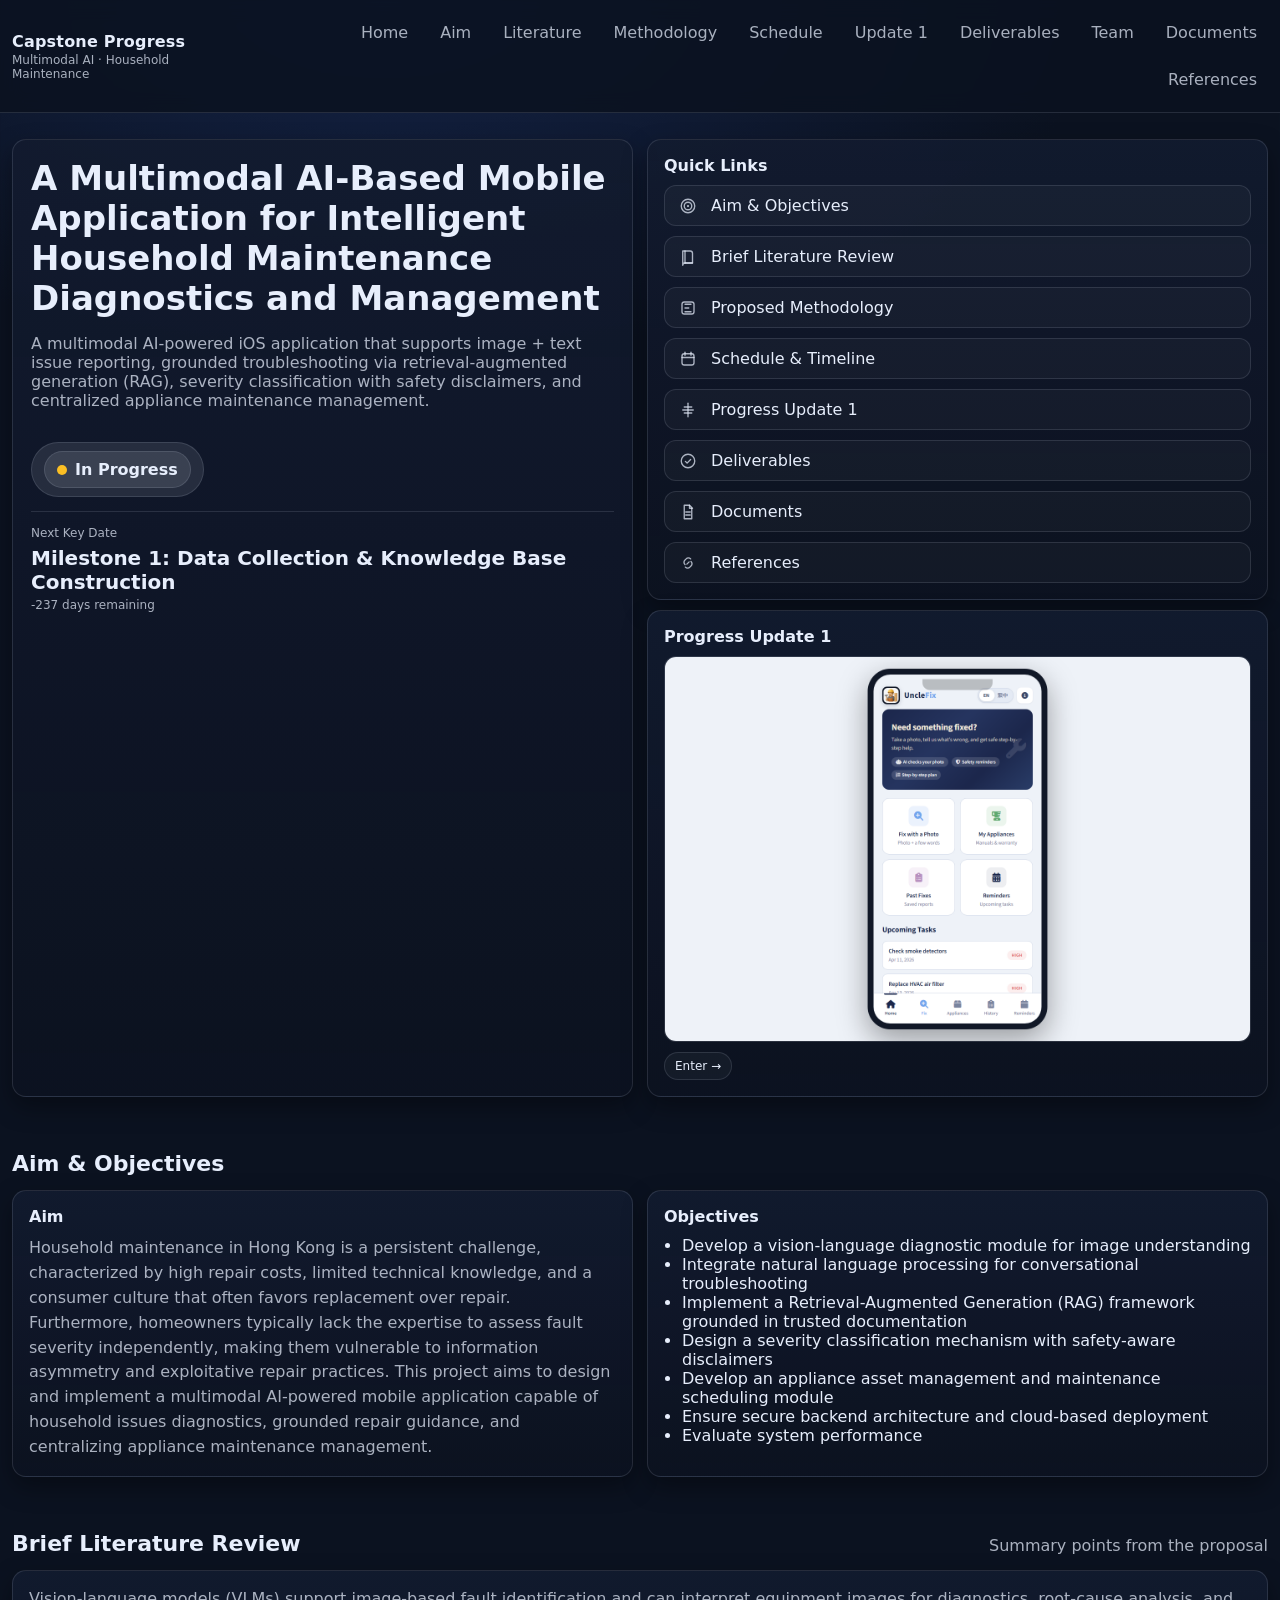
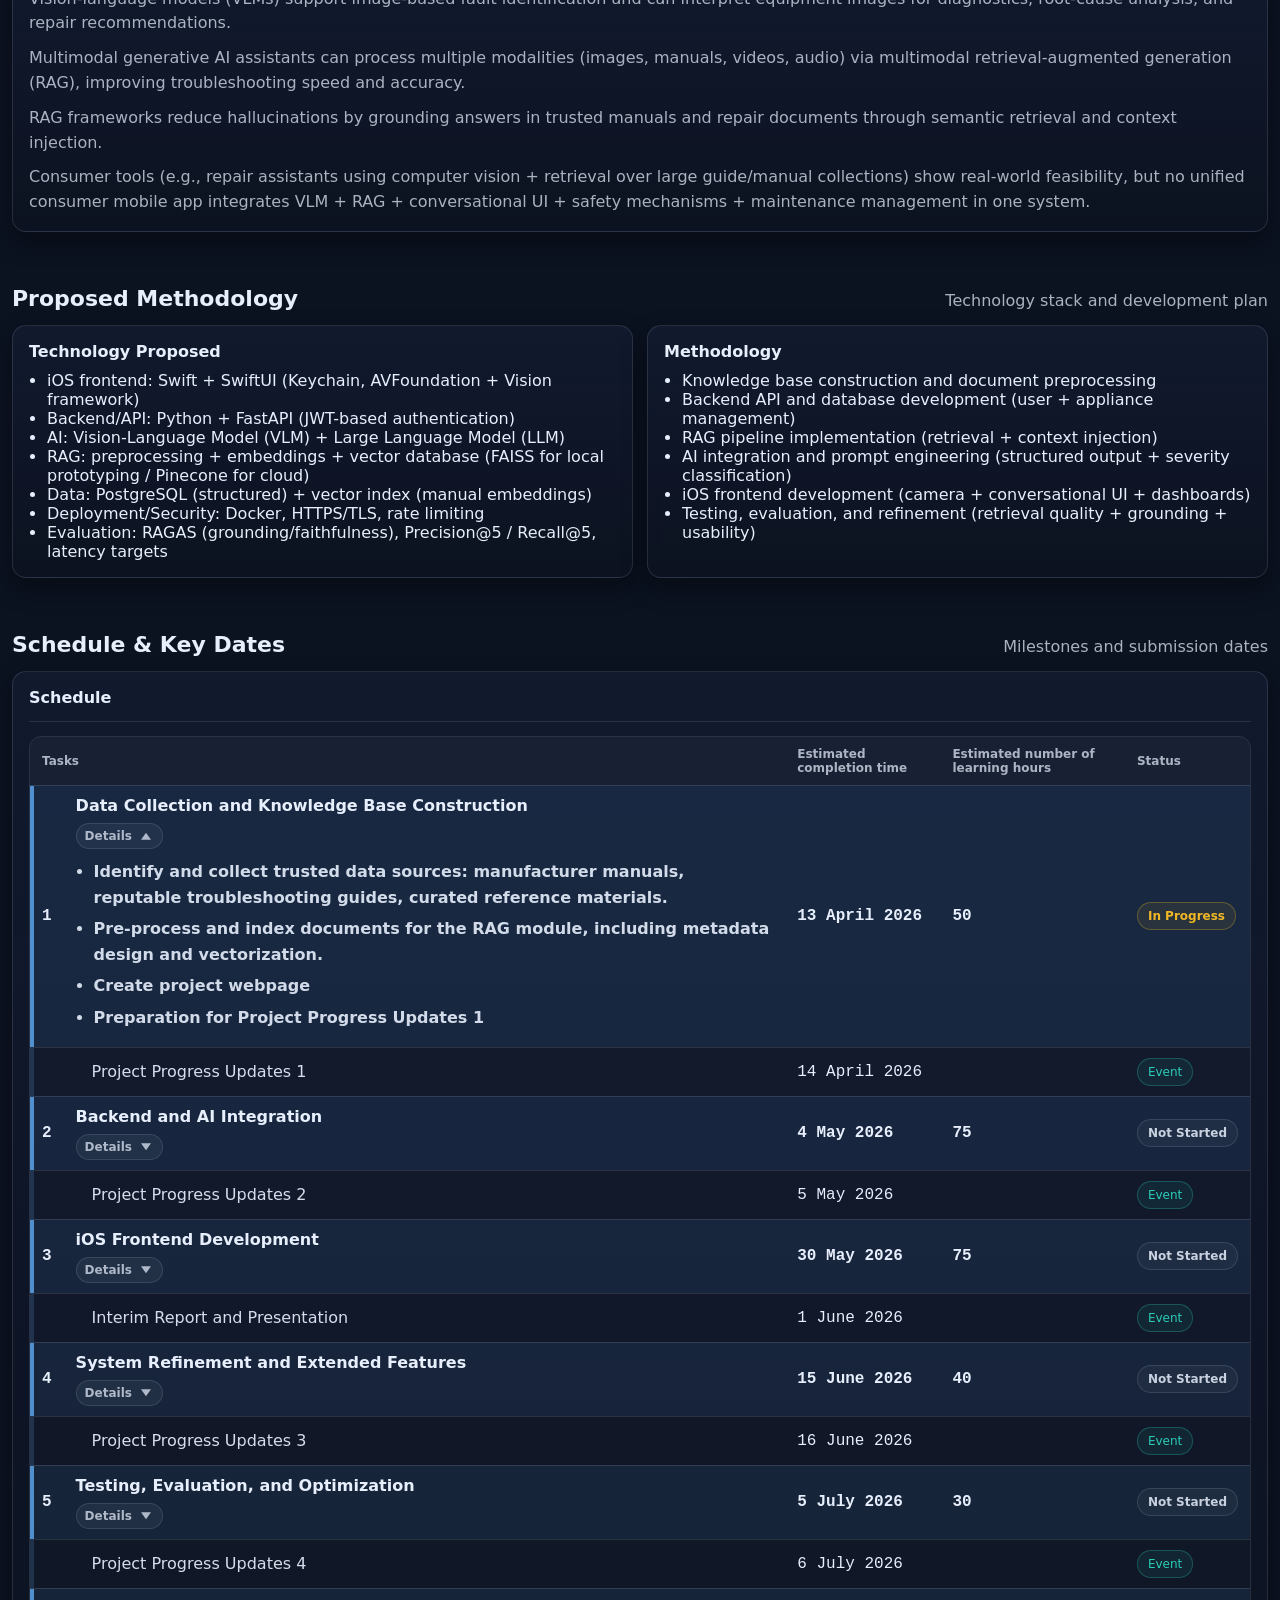
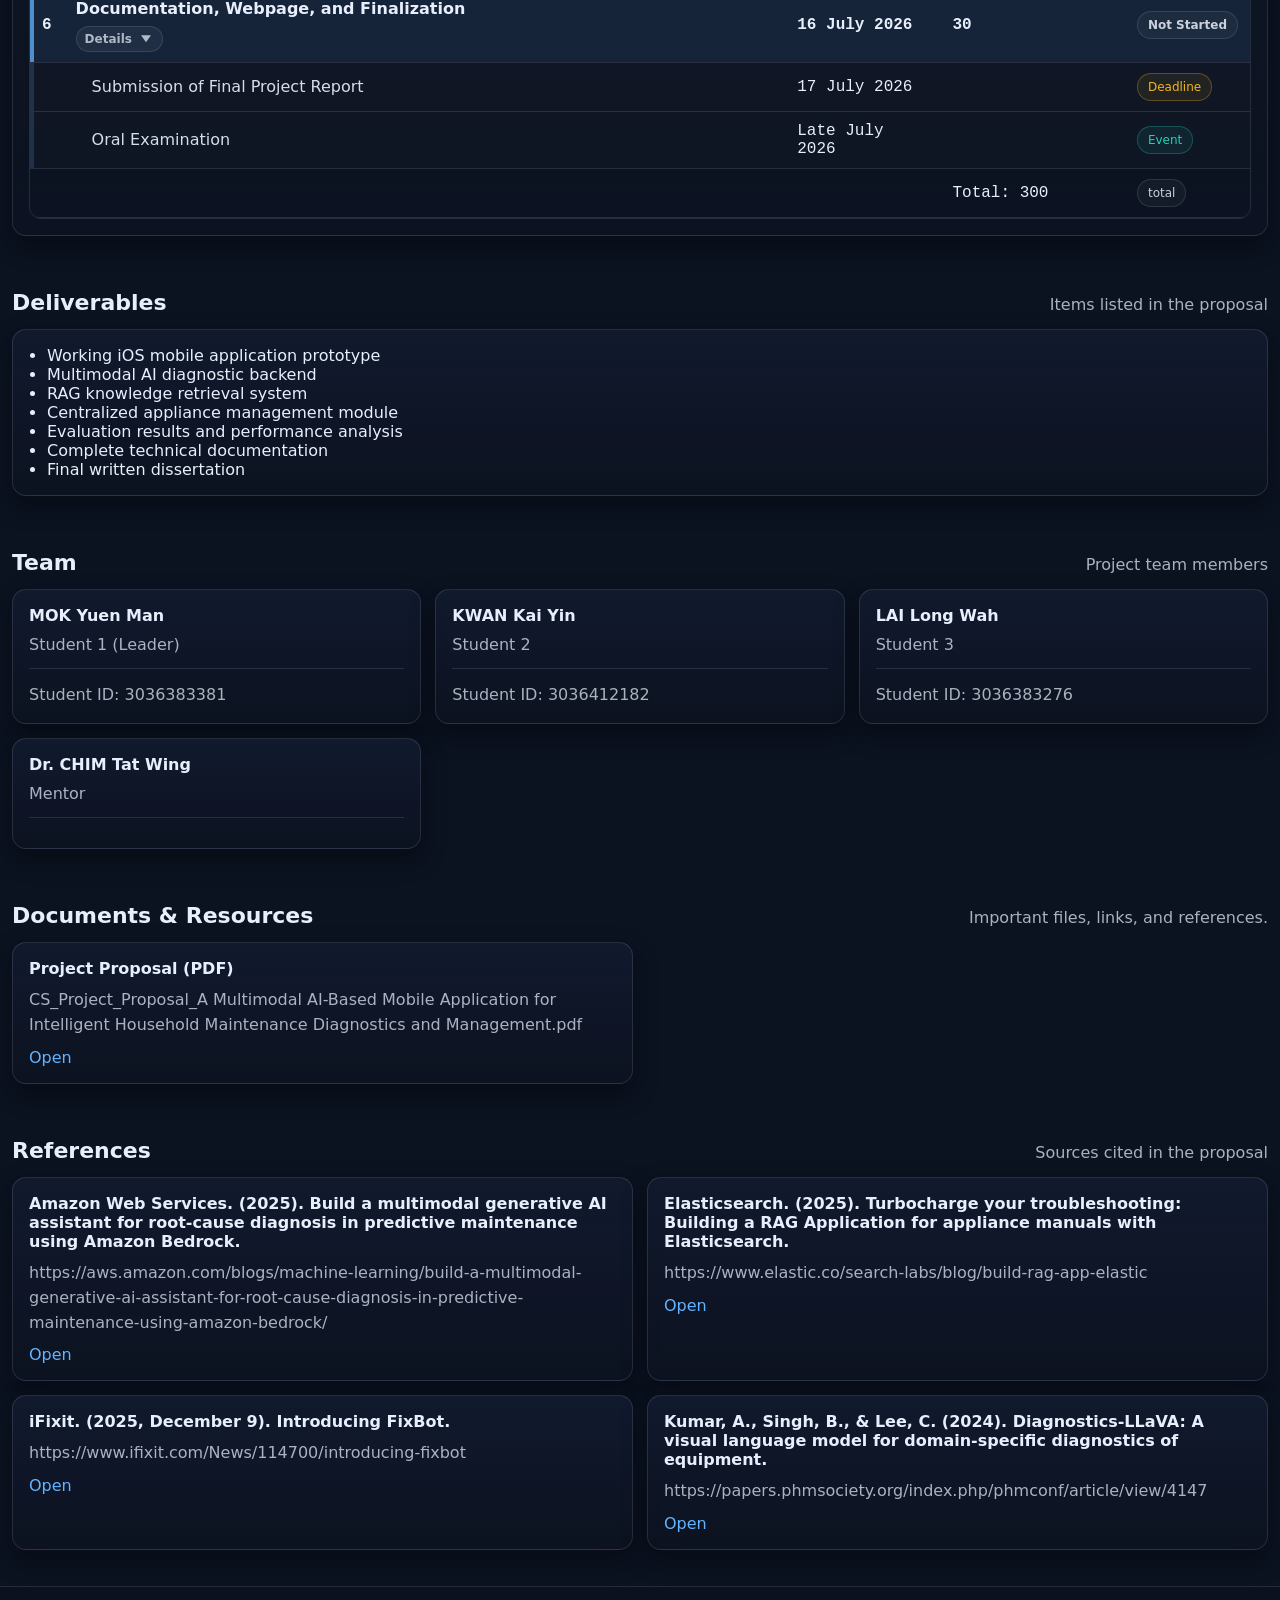
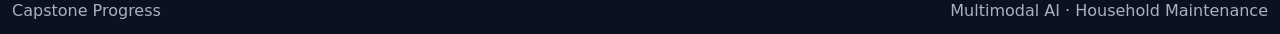
==== capstone-progress-site/index.html @ 46618afe "Add files via upload" ====
<!doctype html>
<html lang="en">
  <head>
    <meta charset="UTF-8" />
    <meta name="viewport" content="width=device-width, initial-scale=1.0" />
    <title>Capstone Progress</title>
    <link rel="stylesheet" href="./styles.css" />
  </head>
  <body>
    <header class="site-header">
      <div class="container header-inner">
        <div class="brand">
          <div class="brand-title" id="projectTitle">Capstone Progress</div>
          <div class="brand-subtitle" id="projectSubtitle">Progress update dashboard</div>
        </div>
        <nav class="nav">
          <a href="#home">Home</a>
          <a href="#aim">Aim</a>
          <a href="#literature">Literature</a>
          <a href="#methodology">Methodology</a>
          <a href="#schedule">Schedule</a>
          <a href="./pages/update-1.html">Update 1</a>
          <a href="#deliverables-section">Deliverables</a>
          <a href="#team">Team</a>
          <a href="#documents">Documents</a>
          <a href="#references">References</a>
        </nav>
      </div>
    </header>

    <main class="container">
      <section id="home" class="section">
        <div class="grid-2">
          <div class="card hero">
            <div class="hero-top">
              <div>
                <h1 class="h1" id="projectName">—</h1>
                <p class="muted" id="projectDescription">—</p>
              </div>
              <div class="status-chip" id="overallStatusChip">—</div>
            </div>
            <div class="divider"></div>
            <div class="kpi">
              <div class="kpi-label">Next Key Date</div>
              <div class="kpi-value" id="nextDeadline">—</div>
              <div class="kpi-sub" id="daysRemaining">—</div>
            </div>
          </div>

          <div class="stack">
            <div class="card">
              <div class="card-title">Quick Links</div>
              <div class="stack">
                <a class="quick-link" href="#aim"
                  ><span class="icon" aria-hidden="true"
                    ><svg viewBox="0 0 24 24">
                      <circle cx="12" cy="12" r="9"></circle>
                      <circle cx="12" cy="12" r="5"></circle>
                      <circle cx="12" cy="12" r="1.5" fill="currentColor" stroke="none"></circle></svg></span
                  ><span>Aim & Objectives</span></a
                >
                <a class="quick-link" href="#literature"
                  ><span class="icon" aria-hidden="true"
                    ><svg viewBox="0 0 24 24">
                      <path d="M5 4h10a3 3 0 0 1 3 3v13H8a3 3 0 0 0-3 3V4z"></path>
                      <path d="M8 4v16"></path>
                      <path d="M18 20H8"></path></svg></span
                  ><span>Brief Literature Review</span></a
                >
                <a class="quick-link" href="#methodology"
                  ><span class="icon" aria-hidden="true"
                    ><svg viewBox="0 0 24 24">
                      <path d="M8 7h8"></path>
                      <path d="M8 12h5"></path>
                      <path d="M8 17h8"></path>
                      <rect x="4" y="4" width="16" height="16" rx="3"></rect></svg></span
                  ><span>Proposed Methodology</span></a
                >
                <a class="quick-link" href="#schedule"
                  ><span class="icon" aria-hidden="true"
                    ><svg viewBox="0 0 24 24">
                      <rect x="4" y="5" width="16" height="15" rx="3"></rect>
                      <path d="M8 3v4"></path>
                      <path d="M16 3v4"></path>
                      <path d="M4 10h16"></path></svg></span
                  ><span>Schedule & Timeline</span></a
                >
                <a class="quick-link" href="./pages/update-1.html"
                  ><span class="icon" aria-hidden="true"
                    ><svg viewBox="0 0 24 24">
                      <path d="M12 3v18"></path>
                      <path d="M7 8h10"></path>
                      <path d="M7 16h10"></path>
                      <path d="M5 12h14"></path></svg></span
                  ><span>Progress Update 1</span></a
                >
                <a class="quick-link" href="#deliverables-section"
                  ><span class="icon" aria-hidden="true"
                    ><svg viewBox="0 0 24 24">
                      <circle cx="12" cy="12" r="9"></circle>
                      <path d="M8.5 12.5l2.3 2.3L15.5 10"></path></svg></span
                  ><span>Deliverables</span></a
                >
                <a class="quick-link" href="#documents"
                  ><span class="icon" aria-hidden="true"
                    ><svg viewBox="0 0 24 24">
                      <path d="M7 3h7l3 3v15H7z"></path>
                      <path d="M14 3v4h4"></path>
                      <path d="M9 12h6"></path>
                      <path d="M9 16h6"></path></svg></span
                  ><span>Documents</span></a
                >
                <a class="quick-link" href="#references"
                  ><span class="icon" aria-hidden="true"
                    ><svg viewBox="0 0 24 24">
                      <path d="M10.5 13.5l3-3"></path>
                      <path d="M8 14a4 4 0 0 1 0-6l1.5-1.5a4 4 0 0 1 6 0"></path>
                      <path d="M16 10a4 4 0 0 1 0 6l-1.5 1.5a4 4 0 0 1-6 0"></path></svg></span
                  ><span>References</span></a
                >
              </div>
            </div>
            <div class="card">
              <div class="card-title">Progress Update 1</div>
              <a href="./pages/update-1.html">
                <img class="media-img" id="demoFlowImg" src="./assets/screenshots/update-1/update-1-flow-1-home.png" alt="Demo flow step" />
              </a>
              <div class="media-caption">
                <a class="task-view" href="./pages/update-1.html">Enter →</a>
              </div>
            </div>
          </div>
        </div>
      </section>

      <section id="aim" class="section">
        <div class="section-head">
          <h2 class="h2">Aim & Objectives</h2>
        </div>
        <div class="grid-2">
          <div class="card">
            <div class="card-title">Aim</div>
            <p id="aimText" class="body">—</p>
          </div>
          <div class="card">
            <div class="card-title">Objectives</div>
            <ul id="objectives" class="list"></ul>
          </div>
        </div>
      </section>

      <section id="literature" class="section">
        <div class="section-head">
          <h2 class="h2">Brief Literature Review</h2>
          <div class="muted">Summary points from the proposal</div>
        </div>
        <div class="card">
          <div id="literatureReview" class="stack"></div>
        </div>
      </section>

      <section id="methodology" class="section">
        <div class="section-head">
          <h2 class="h2">Proposed Methodology</h2>
          <div class="muted">Technology stack and development plan</div>
        </div>
        <div class="grid-2">
          <div class="card">
            <div class="card-title">Technology Proposed</div>
            <ul id="technology" class="list"></ul>
          </div>
          <div class="card">
            <div class="card-title">Methodology</div>
            <ul id="methodologyList" class="list"></ul>
          </div>
        </div>
      </section>

      <section id="schedule" class="section">
        <div class="section-head">
          <h2 class="h2">Schedule & Key Dates</h2>
          <div class="muted">Milestones and submission dates</div>
        </div>
        <div class="card">
          <div class="card-title">Schedule</div>
          <div class="divider"></div>
          <div class="table" id="scheduleTable"></div>
        </div>
      </section>

      <section id="deliverables-section" class="section">
        <div class="section-head">
          <h2 class="h2">Deliverables</h2>
          <div class="muted">Items listed in the proposal</div>
        </div>
        <div class="card">
          <ul id="deliverables" class="list"></ul>
        </div>
      </section>

      <section id="team" class="section">
        <div class="section-head">
          <h2 class="h2">Team</h2>
          <div class="muted">Project team members</div>
        </div>
        <div class="grid-3" id="teamGrid"></div>
      </section>

      <section id="documents" class="section">
        <div class="section-head">
          <h2 class="h2">Documents & Resources</h2>
          <div class="muted">Important files, links, and references.</div>
        </div>
        <div class="grid-2" id="documentsGrid"></div>
      </section>

      <section id="references" class="section">
        <div class="section-head">
          <h2 class="h2">References</h2>
          <div class="muted">Sources cited in the proposal</div>
        </div>
        <div class="grid-2" id="referencesGrid"></div>
      </section>
    </main>

    <footer class="site-footer">
      <div class="container footer-inner">
        <div class="muted" id="footerLeft">—</div>
        <div class="muted" id="footerRight">—</div>
      </div>
    </footer>

    <dialog class="modal" id="modal">
      <div class="modal-head">
        <div class="modal-title" id="modalTitle">—</div>
        <button class="modal-close" type="button" id="modalClose">Close</button>
      </div>
      <div class="modal-body body" id="modalBody">—</div>
    </dialog>

    <script src="./app.js"></script>
  </body>
</html>
---- capstone-progress-site/styles.css ----
:root {
  --bg: #0b1220;
  --panel: #121b2f;
  --panel-2: #0f1730;
  --text: #e7eefc;
  --muted: rgba(231, 238, 252, 0.72);
  --border: rgba(231, 238, 252, 0.12);
  --shadow: rgba(0, 0, 0, 0.35);
  --accent: #63b3ff;
  --good: #2dd4bf;
  --warn: #fbbf24;
  --bad: #fb7185;
  --chip: rgba(231, 238, 252, 0.1);
  --mono: ui-monospace, SFMono-Regular, Menlo, Monaco, Consolas, "Liberation Mono",
    "Courier New", monospace;
  --sans: ui-sans-serif, system-ui, -apple-system, Segoe UI, Roboto, Arial, "Noto Sans",
    "Liberation Sans", sans-serif;
  --radius: 14px;
}

* {
  box-sizing: border-box;
}

html,
body {
  margin: 0;
  padding: 0;
  background: radial-gradient(1200px 600px at 30% 0%, #142347 0%, var(--bg) 60%),
    linear-gradient(180deg, #0a1020 0%, var(--bg) 100%);
  color: var(--text);
  font-family: var(--sans);
}

@media (prefers-reduced-motion: no-preference) {
  body {
    animation: pageFadeIn 420ms ease-out both;
  }
}

@keyframes pageFadeIn {
  from {
    opacity: 0;
    transform: translateY(6px);
  }
  to {
    opacity: 1;
    transform: translateY(0);
  }
}

a {
  color: inherit;
  text-decoration: none;
}

.container {
  width: min(1280px, calc(100% - 24px));
  margin: 0 auto;
}

.site-header {
  position: sticky;
  top: 0;
  z-index: 10;
  background: rgba(11, 18, 32, 0.86);
  backdrop-filter: blur(10px);
  border-bottom: 1px solid var(--border);
}

.header-inner {
  display: flex;
  align-items: center;
  justify-content: space-between;
  gap: 16px;
  padding: 14px 0;
}

.brand-title {
  font-weight: 700;
  letter-spacing: 0.2px;
}

.brand-subtitle {
  color: var(--muted);
  font-size: 12px;
  margin-top: 2px;
}

.nav {
  display: flex;
  gap: 10px;
  flex-wrap: wrap;
  justify-content: flex-end;
}

.nav a {
  padding: 8px 10px;
  border-radius: 10px;
  color: var(--muted);
  border: 1px solid transparent;
  transition: background 160ms ease, border-color 160ms ease, color 160ms ease;
}

.nav a:hover {
  color: var(--text);
  border-color: var(--border);
  background: rgba(231, 238, 252, 0.04);
}

.section {
  padding: 26px 0 18px;
}

.section-head {
  margin: 10px 0 14px;
  display: flex;
  align-items: baseline;
  justify-content: space-between;
  gap: 14px;
  flex-wrap: wrap;
}

.h1 {
  margin: 0 0 10px;
  font-size: 34px;
}

.h2 {
  margin: 0;
  font-size: 22px;
}

.muted {
  color: var(--muted);
}

.card {
  background: linear-gradient(180deg, rgba(18, 27, 47, 0.92), rgba(12, 18, 32, 0.88));
  border: 1px solid var(--border);
  border-radius: var(--radius);
  box-shadow: 0 10px 24px var(--shadow);
  padding: 16px;
}

@media (prefers-reduced-motion: no-preference) {
  .card {
    transition: transform 160ms ease, border-color 160ms ease, background 160ms ease;
  }
  .card:hover {
    transform: translateY(-2px);
    border-color: rgba(99, 179, 255, 0.28);
    background: linear-gradient(180deg, rgba(20, 31, 56, 0.92), rgba(12, 18, 32, 0.88));
  }
}

.hero {
  padding: 18px;
}

.hero-top {
  display: flex;
  justify-content: space-between;
  align-items: flex-start;
  gap: 16px;
  flex-wrap: wrap;
}

.card-title {
  font-weight: 700;
  margin-bottom: 10px;
}

.divider {
  height: 1px;
  background: var(--border);
  margin: 14px 0;
}

.grid-2 {
  display: grid;
  grid-template-columns: 1fr;
  gap: 14px;
}

.grid-3 {
  display: grid;
  grid-template-columns: 1fr;
  gap: 14px;
}

@media (min-width: 980px) {
  .grid-2 {
    grid-template-columns: 1fr 1fr;
  }

  #about.grid-2 {
    grid-template-columns: 1fr 1fr;
  }

  .grid-3 {
    grid-template-columns: repeat(3, 1fr);
  }
}

.kpi-row {
  margin-top: 14px;
  display: grid;
  gap: 12px;
  grid-template-columns: 1fr;
}

@media (min-width: 980px) {
  .kpi-row {
    grid-template-columns: 1.2fr 1fr 1fr;
  }
}

.kpi-label {
  color: var(--muted);
  font-size: 12px;
  margin-bottom: 6px;
}

.kpi-value {
  font-size: 20px;
  font-weight: 700;
}

.kpi-sub {
  color: var(--muted);
  font-size: 12px;
  margin-top: 4px;
}

.progress {
  width: 100%;
  height: 10px;
  background: rgba(231, 238, 252, 0.08);
  border: 1px solid var(--border);
  border-radius: 999px;
  overflow: hidden;
  margin-top: 8px;
}

.progress-bar {
  height: 100%;
  background: linear-gradient(90deg, var(--accent) 0%, #8dd5ff 100%);
  width: 0%;
}

.status-chip {
  display: inline-flex;
  align-items: center;
  gap: 8px;
  padding: 8px 12px;
  border-radius: 999px;
  border: 1px solid var(--border);
  background: var(--chip);
  font-weight: 650;
  white-space: nowrap;
}

.status-dot {
  width: 10px;
  height: 10px;
  border-radius: 999px;
  background: var(--accent);
}

.status-dot.good {
  background: var(--good);
}
.status-dot.warn {
  background: var(--warn);
}
.status-dot.bad {
  background: var(--bad);
}

.summary-grid {
  display: grid;
  grid-template-columns: repeat(2, 1fr);
  gap: 12px;
}

.summary-item {
  padding: 12px;
  border-radius: 12px;
  border: 1px solid var(--border);
  background: rgba(231, 238, 252, 0.03);
}

.summary-label {
  color: var(--muted);
  font-size: 12px;
}

.summary-value {
  font-size: 18px;
  font-weight: 750;
  margin-top: 6px;
}

.stack {
  display: flex;
  flex-direction: column;
  gap: 10px;
}

.update-card {
  padding: 12px;
  border-radius: 12px;
  border: 1px solid var(--border);
  background: rgba(231, 238, 252, 0.03);
}

.update-top {
  display: flex;
  justify-content: space-between;
  align-items: baseline;
  gap: 12px;
  flex-wrap: wrap;
}

.update-date {
  font-family: var(--mono);
  font-size: 12px;
  color: var(--muted);
}

.tag-row {
  display: flex;
  gap: 8px;
  flex-wrap: wrap;
  margin-top: 8px;
}

.tag {
  font-size: 12px;
  padding: 4px 8px;
  border-radius: 999px;
  border: 1px solid var(--border);
  background: rgba(231, 238, 252, 0.05);
  color: var(--muted);
}

.tag-expand {
  cursor: pointer;
  user-select: none;
}

.tag-expand-icon {
  display: inline-block;
  width: 16px;
  height: 16px;
  margin-left: 6px;
  position: relative;
}

.tag-expand-icon::before {
  content: "";
  position: absolute;
  left: 50%;
  top: 50%;
  width: 0;
  height: 0;
  transform: translate(-50%, -55%);
  border-left: 5px solid transparent;
  border-right: 5px solid transparent;
  border-top: 7px solid rgba(231, 238, 252, 0.72);
}

.table-details[open] .tag-expand-icon::before {
  transform: translate(-50%, -45%) rotate(180deg);
}

.table-details {
  margin-top: 8px;
}

.table-details summary {
  list-style: none;
  display: inline-flex;
  align-items: center;
}

.table-details summary::-webkit-details-marker {
  display: none;
}

.table-details-body {
  margin-top: 10px;
  color: rgba(231, 238, 252, 0.9);
  line-height: 1.6;
}

.table-details-list {
  margin: 0 0 0 18px;
  padding: 0;
}

.table-details-list li {
  margin: 6px 0;
}

.button-link {
  display: inline-block;
  margin-top: 10px;
  color: var(--accent);
}

.quick-link {
  display: flex;
  align-items: center;
  justify-content: flex-start;
  gap: 12px;
  padding: 10px 12px;
  border-radius: 12px;
  border: 1px solid var(--border);
  background: rgba(231, 238, 252, 0.03);
  color: var(--text);
  transition: transform 160ms ease, background 160ms ease, border-color 160ms ease;
}

.icon {
  width: 22px;
  display: inline-flex;
  align-items: center;
  justify-content: center;
  color: rgba(231, 238, 252, 0.72);
}

.icon svg {
  width: 18px;
  height: 18px;
  display: block;
  stroke: currentColor;
  fill: none;
  stroke-width: 1.8;
  stroke-linecap: round;
  stroke-linejoin: round;
}

.quick-link:hover {
  background: rgba(231, 238, 252, 0.07);
  border-color: rgba(99, 179, 255, 0.22);
  transform: translateY(-1px);
}

.quick-link:hover .icon {
  color: rgba(99, 179, 255, 0.95);
}

.contact-grid {
  display: grid;
  grid-template-columns: 1fr;
  gap: 10px;
}

@media (min-width: 980px) {
  .contact-grid {
    grid-template-columns: 1fr 1fr;
  }
}

.sort-button {
  appearance: none;
  border: 1px solid transparent;
  background: transparent;
  color: var(--muted);
  font: inherit;
  padding: 0;
  cursor: pointer;
}

.sort-button[data-active="true"] {
  color: var(--text);
}

.sort-button:hover {
  color: var(--text);
}

.task-view {
  display: inline-flex;
  align-items: center;
  justify-content: center;
  border-radius: 999px;
  border: 1px solid var(--border);
  background: rgba(231, 238, 252, 0.04);
  color: var(--text);
  padding: 6px 10px;
  font-size: 12px;
  width: fit-content;
}

.task-view:hover {
  background: rgba(231, 238, 252, 0.08);
}

.modal {
  width: min(860px, calc(100% - 24px));
  border: 1px solid var(--border);
  border-radius: 14px;
  background: rgba(11, 18, 32, 0.98);
  color: var(--text);
  box-shadow: 0 24px 60px rgba(0, 0, 0, 0.6);
  padding: 14px;
}

@media (prefers-reduced-motion: no-preference) {
  .modal[open] {
    animation: modalIn 180ms ease-out both;
  }
}

@keyframes modalIn {
  from {
    opacity: 0;
    transform: translateY(8px) scale(0.98);
  }
  to {
    opacity: 1;
    transform: translateY(0) scale(1);
  }
}

.modal::backdrop {
  background: rgba(0, 0, 0, 0.6);
}

.modal-head {
  display: flex;
  justify-content: space-between;
  gap: 12px;
  align-items: center;
  padding-bottom: 10px;
  border-bottom: 1px solid var(--border);
  margin-bottom: 10px;
}

.modal-title {
  font-weight: 750;
}

.modal-close {
  border-radius: 12px;
  border: 1px solid var(--border);
  background: rgba(231, 238, 252, 0.04);
  color: var(--text);
  padding: 8px 10px;
}

.modal-close:hover {
  background: rgba(231, 238, 252, 0.08);
}

.modal-body {
  display: grid;
  gap: 12px;
}

.modal-sections {
  display: grid;
  gap: 12px;
}

.modal-intro {
  color: rgba(231, 238, 252, 0.92);
  font-weight: 650;
  line-height: 1.45;
}

.modal-kv {
  border: 1px solid var(--border);
  border-radius: 12px;
  background: rgba(231, 238, 252, 0.03);
  padding: 10px 12px;
  display: grid;
  gap: 8px;
}

.kv-row {
  display: grid;
  grid-template-columns: 140px 1fr;
  gap: 12px;
  align-items: baseline;
}

@media (max-width: 520px) {
  .kv-row {
    grid-template-columns: 1fr;
    gap: 6px;
  }
}

.kv-key {
  color: var(--muted);
  font-size: 12px;
}

.kv-val {
  color: rgba(231, 238, 252, 0.92);
  font-family: var(--mono);
}

.modal-section-title {
  font-weight: 700;
  margin-bottom: 6px;
}

.modal-pre {
  white-space: pre-wrap;
  color: var(--muted);
  line-height: 1.55;
}

.list {
  margin: 0;
  padding-left: 18px;
}

.body {
  margin: 0;
  line-height: 1.55;
  color: var(--muted);
}

.toolbar {
  display: flex;
  gap: 12px;
  flex-wrap: wrap;
  margin: 10px 0 14px;
}

.toolbar-group {
  display: grid;
  gap: 6px;
}

.field-label {
  font-size: 12px;
  color: var(--muted);
}

.input,
.select {
  border-radius: 12px;
  border: 1px solid var(--border);
  background: rgba(231, 238, 252, 0.04);
  color: var(--text);
  padding: 10px 12px;
  outline: none;
  min-width: 210px;
}

.input::placeholder {
  color: rgba(231, 238, 252, 0.45);
}

.milestone-card {
  display: flex;
  flex-direction: column;
  gap: 10px;
}

.milestone-title-row {
  display: flex;
  justify-content: space-between;
  gap: 10px;
  flex-wrap: wrap;
}

.badge {
  display: inline-flex;
  align-items: center;
  gap: 8px;
  border-radius: 999px;
  padding: 6px 10px;
  border: 1px solid var(--border);
  background: rgba(231, 238, 252, 0.04);
  font-size: 12px;
  color: var(--muted);
  white-space: nowrap;
}

.badge.good {
  color: rgba(45, 212, 191, 0.95);
  border-color: rgba(45, 212, 191, 0.28);
  background: rgba(45, 212, 191, 0.08);
}
.badge.warn {
  color: rgba(251, 191, 36, 0.95);
  border-color: rgba(251, 191, 36, 0.28);
  background: rgba(251, 191, 36, 0.08);
}
.badge.bad {
  color: rgba(251, 113, 133, 0.95);
  border-color: rgba(251, 113, 133, 0.28);
  background: rgba(251, 113, 133, 0.08);
}
.badge.neutral {
  color: rgba(231, 238, 252, 0.85);
}

.milestone-meta {
  display: grid;
  grid-template-columns: 1fr 1fr;
  gap: 10px;
}

.meta-item {
  border: 1px solid var(--border);
  background: rgba(231, 238, 252, 0.02);
  border-radius: 12px;
  padding: 10px;
}

.meta-label {
  font-size: 12px;
  color: var(--muted);
}

.meta-value {
  font-family: var(--mono);
  margin-top: 6px;
}

.milestone-notes {
  color: var(--muted);
  line-height: 1.5;
}

.timeline {
  width: 100%;
  overflow: auto;
  border-radius: 12px;
  border: 1px solid var(--border);
}

.timeline table {
  width: 100%;
  border-collapse: collapse;
  min-width: 820px;
}

.timeline th,
.timeline td {
  border-bottom: 1px solid var(--border);
  padding: 10px 12px;
  text-align: left;
  vertical-align: middle;
}

.timeline th {
  background: rgba(231, 238, 252, 0.03);
  color: var(--muted);
  font-size: 12px;
}

.timeline .bar {
  height: 10px;
  border-radius: 999px;
  border: 1px solid var(--border);
  background: rgba(231, 238, 252, 0.05);
  overflow: hidden;
}

.timeline .bar > div {
  height: 100%;
  width: 0%;
  background: linear-gradient(90deg, rgba(99, 179, 255, 0.9) 0%, rgba(141, 213, 255, 0.95) 100%);
}

.timeline-head {
  display: flex;
  align-items: flex-end;
  justify-content: space-between;
  gap: 12px;
  flex-wrap: wrap;
  margin-bottom: 12px;
}

.key-dates {
  display: grid;
  grid-template-columns: 1fr;
  gap: 10px;
  margin-bottom: 12px;
}

@media (min-width: 880px) {
  .key-dates {
    grid-template-columns: 1fr 1fr;
  }
}

.key-date {
  appearance: none;
  text-align: left;
  cursor: pointer;
  border: 1px solid var(--border);
  background: rgba(231, 238, 252, 0.03);
  color: var(--text);
  border-radius: 12px;
  padding: 10px 12px;
  display: flex;
  justify-content: space-between;
  gap: 12px;
  align-items: baseline;
}

.key-date:hover {
  background: rgba(231, 238, 252, 0.07);
}

.key-date:focus-visible {
  outline: 2px solid rgba(99, 179, 255, 0.55);
  outline-offset: 2px;
}

.key-date-title {
  font-weight: 650;
  color: var(--text);
}

.key-date-meta {
  color: var(--muted);
  font-size: 12px;
  white-space: nowrap;
}

.timeline-controls {
  display: flex;
  justify-content: space-between;
  gap: 12px;
  align-items: flex-end;
  flex-wrap: wrap;
  margin-bottom: 10px;
}

.controls-row {
  display: flex;
  gap: 14px;
  align-items: center;
  flex-wrap: wrap;
}

.control {
  display: inline-flex;
  gap: 10px;
  align-items: center;
}

.control input[type="range"] {
  width: 180px;
}

.timeline-scroll {
  border: 1px solid var(--border);
  border-radius: 12px;
  background: rgba(231, 238, 252, 0.02);
  overflow: auto;
}

.timeline-svg {
  display: block;
  width: auto;
}

.schedule-overview {
  display: grid;
  gap: 10px;
}

.overview-row {
  display: grid;
  grid-template-columns: 34px 1fr;
  gap: 12px;
  padding: 10px 12px;
  border: 1px solid var(--border);
  border-radius: 12px;
  background: rgba(231, 238, 252, 0.02);
  cursor: pointer;
}

.overview-row:hover {
  background: rgba(231, 238, 252, 0.05);
}

.overview-row-selected {
  border-color: rgba(99, 179, 255, 0.3);
  background: rgba(99, 179, 255, 0.06);
}

.overview-no {
  font-family: var(--mono);
  color: var(--muted);
  font-size: 12px;
  padding-top: 2px;
}

.overview-main {
  display: grid;
  gap: 8px;
}

.overview-title {
  color: var(--text);
  font-weight: 650;
  line-height: 1.25;
}

.overview-meta {
  color: var(--muted);
  font-size: 12px;
  display: flex;
  gap: 10px;
  flex-wrap: wrap;
}

.overview-track {
  position: relative;
  height: 12px;
  border-radius: 999px;
  border: 1px solid var(--border);
  background: rgba(231, 238, 252, 0.03);
  overflow: hidden;
}

.overview-bar {
  position: absolute;
  top: 0;
  bottom: 0;
  border-radius: 999px;
  background: rgba(99, 179, 255, 0.28);
  border: 1px solid rgba(99, 179, 255, 0.55);
}

.overview-marker {
  position: absolute;
  top: -2px;
  bottom: -2px;
  width: 2px;
  border-radius: 2px;
  background: rgba(45, 212, 191, 0.9);
}

.overview-marker.deadline {
  background: rgba(251, 191, 36, 0.95);
}

.overview-marker.event {
  background: rgba(45, 212, 191, 0.95);
}

.overview-marker.milestone {
  background: rgba(99, 179, 255, 0.95);
}

.timeline-legend {
  display: flex;
  gap: 14px;
  flex-wrap: wrap;
  margin-top: 10px;
}

.row-selected td {
  background: rgba(99, 179, 255, 0.08);
}

.row-selected td:first-child {
  box-shadow: inset 3px 0 0 rgba(99, 179, 255, 0.75);
}

.schedule-group td {
  background: rgba(231, 238, 252, 0.03);
  font-weight: 650;
}

.schedule-milestone-root td {
  background: rgba(99, 179, 255, 0.1);
}

.schedule-root td:first-child {
  box-shadow: inset 4px 0 0 rgba(231, 238, 252, 0.2);
}

.schedule-milestone-root td:first-child {
  box-shadow: inset 4px 0 0 rgba(99, 179, 255, 0.75);
}

.schedule-other-root td {
  background: rgba(231, 238, 252, 0.02);
}

.schedule-other-root td:first-child {
  box-shadow: inset 4px 0 0 rgba(231, 238, 252, 0.18);
}

.schedule-child td {
  background: rgba(231, 238, 252, 0.01);
}

.schedule-child td:first-child {
  box-shadow: inset 4px 0 0 rgba(99, 179, 255, 0.18);
}

.child-title {
  display: inline-block;
  padding-left: 16px;
  color: rgba(231, 238, 252, 0.92);
}

.legend-item {
  display: inline-flex;
  align-items: center;
  gap: 8px;
}

.legend-swatch {
  width: 12px;
  height: 12px;
  border-radius: 3px;
  border: 1px solid var(--border);
  background: rgba(231, 238, 252, 0.06);
}

.legend-swatch.milestone {
  background: rgba(99, 179, 255, 0.35);
  border-color: rgba(99, 179, 255, 0.55);
}

.legend-swatch.deadline {
  background: rgba(251, 191, 36, 0.35);
  border-color: rgba(251, 191, 36, 0.55);
}

.legend-swatch.event {
  background: rgba(45, 212, 191, 0.35);
  border-color: rgba(45, 212, 191, 0.55);
}

.expand-block {
  display: grid;
  gap: 10px;
}

.details {
  border: 1px solid var(--border);
  border-radius: 12px;
  background: rgba(231, 238, 252, 0.02);
  padding: 10px 12px;
}

.details summary {
  cursor: pointer;
  color: var(--accent);
  font-weight: 650;
}

.details-body {
  margin-top: 10px;
}

.table {
  width: 100%;
  overflow: auto;
  border-radius: 12px;
  border: 1px solid var(--border);
}

.table table {
  width: 100%;
  border-collapse: collapse;
  min-width: 900px;
}

.table th,
.table td {
  padding: 10px 12px;
  border-bottom: 1px solid var(--border);
  text-align: left;
}

.table th {
  background: rgba(231, 238, 252, 0.03);
  color: var(--muted);
  font-size: 12px;
}

.mono {
  font-family: var(--mono);
}

.site-footer {
  margin-top: 18px;
  border-top: 1px solid var(--border);
  background: rgba(11, 18, 32, 0.65);
}

.footer-inner {
  padding: 14px 0;
  display: flex;
  justify-content: space-between;
  gap: 12px;
  flex-wrap: wrap;
}

.media-img {
  width: 100%;
  height: auto;
  display: block;
  border-radius: 12px;
  border: 1px solid var(--border);
  background: rgba(231, 238, 252, 0.02);
}

.media-caption {
  margin-top: 10px;
  font-size: 12px;
  color: var(--muted);
}

.demo-flow-caption {
  display: flex;
  align-items: center;
  justify-content: space-between;
  gap: 10px;
}

.demo-flow-controls {
  margin-top: 10px;
  display: flex;
  gap: 10px;
}
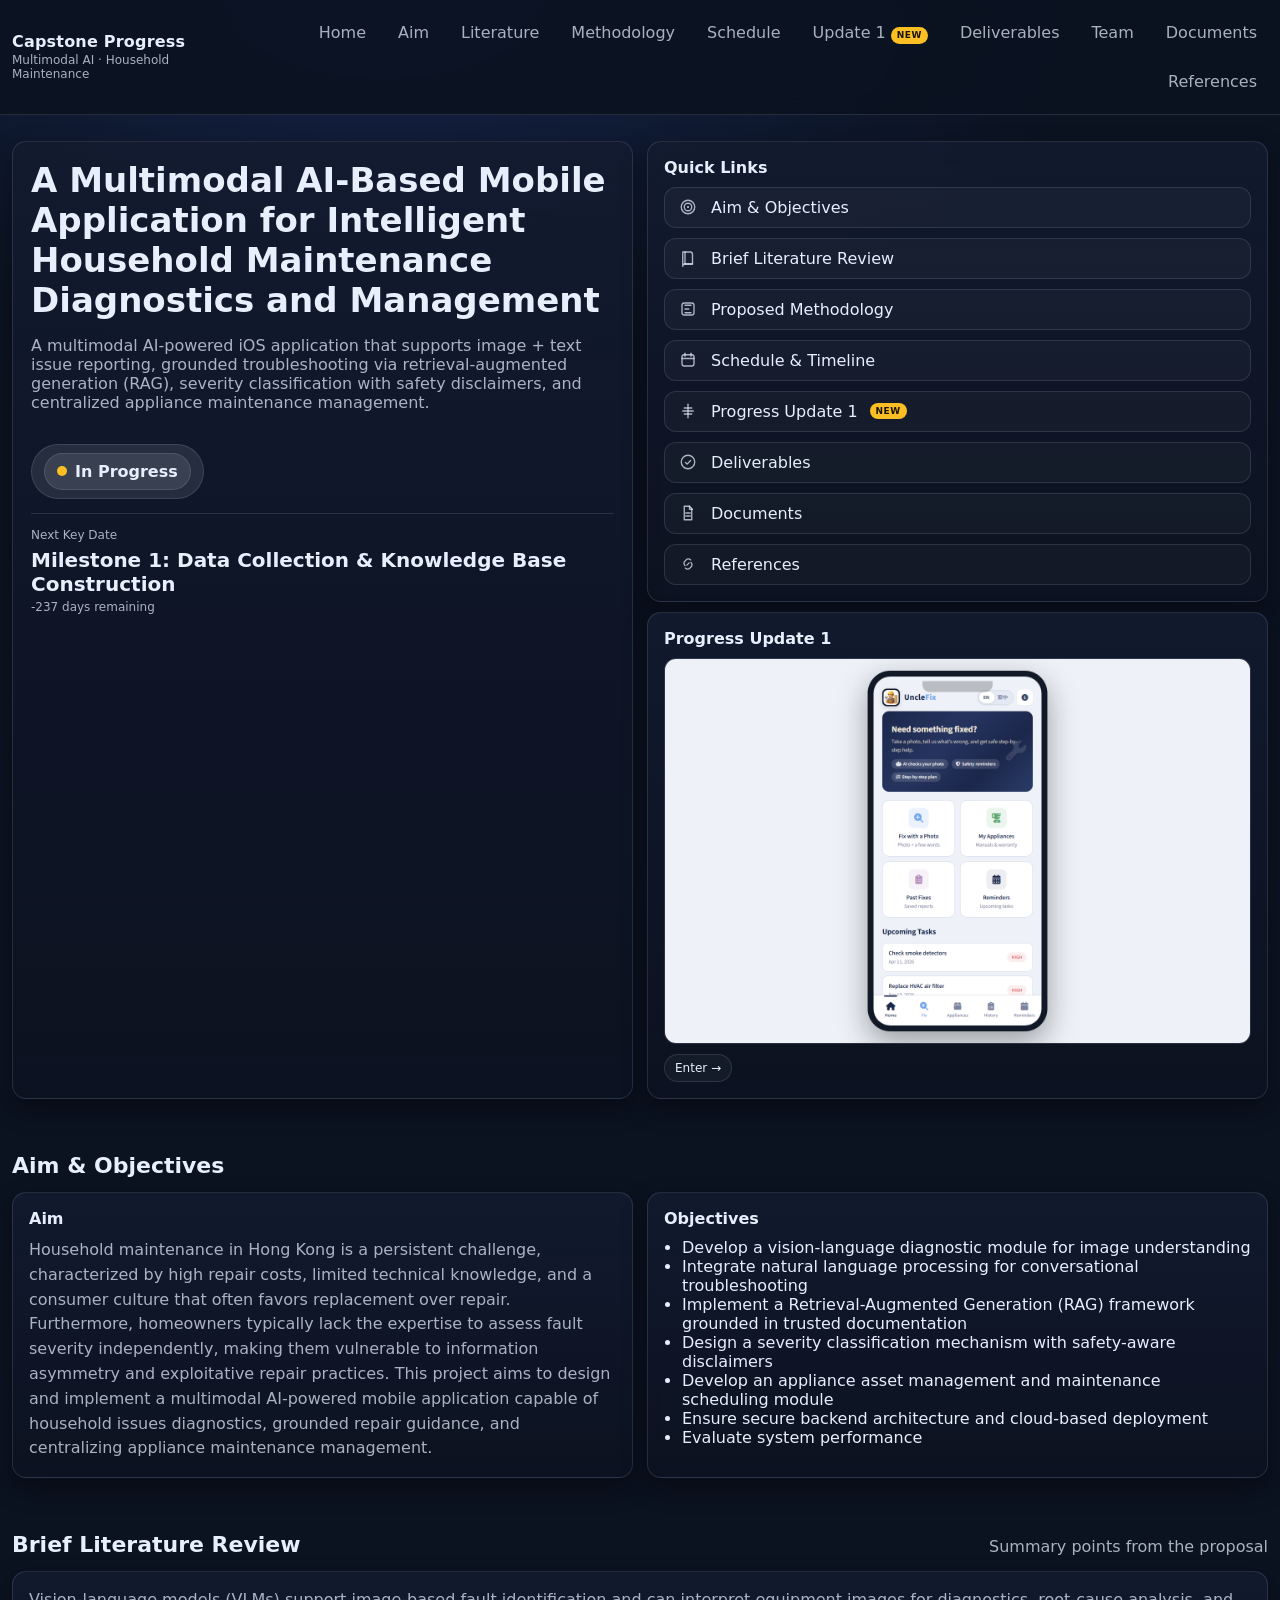
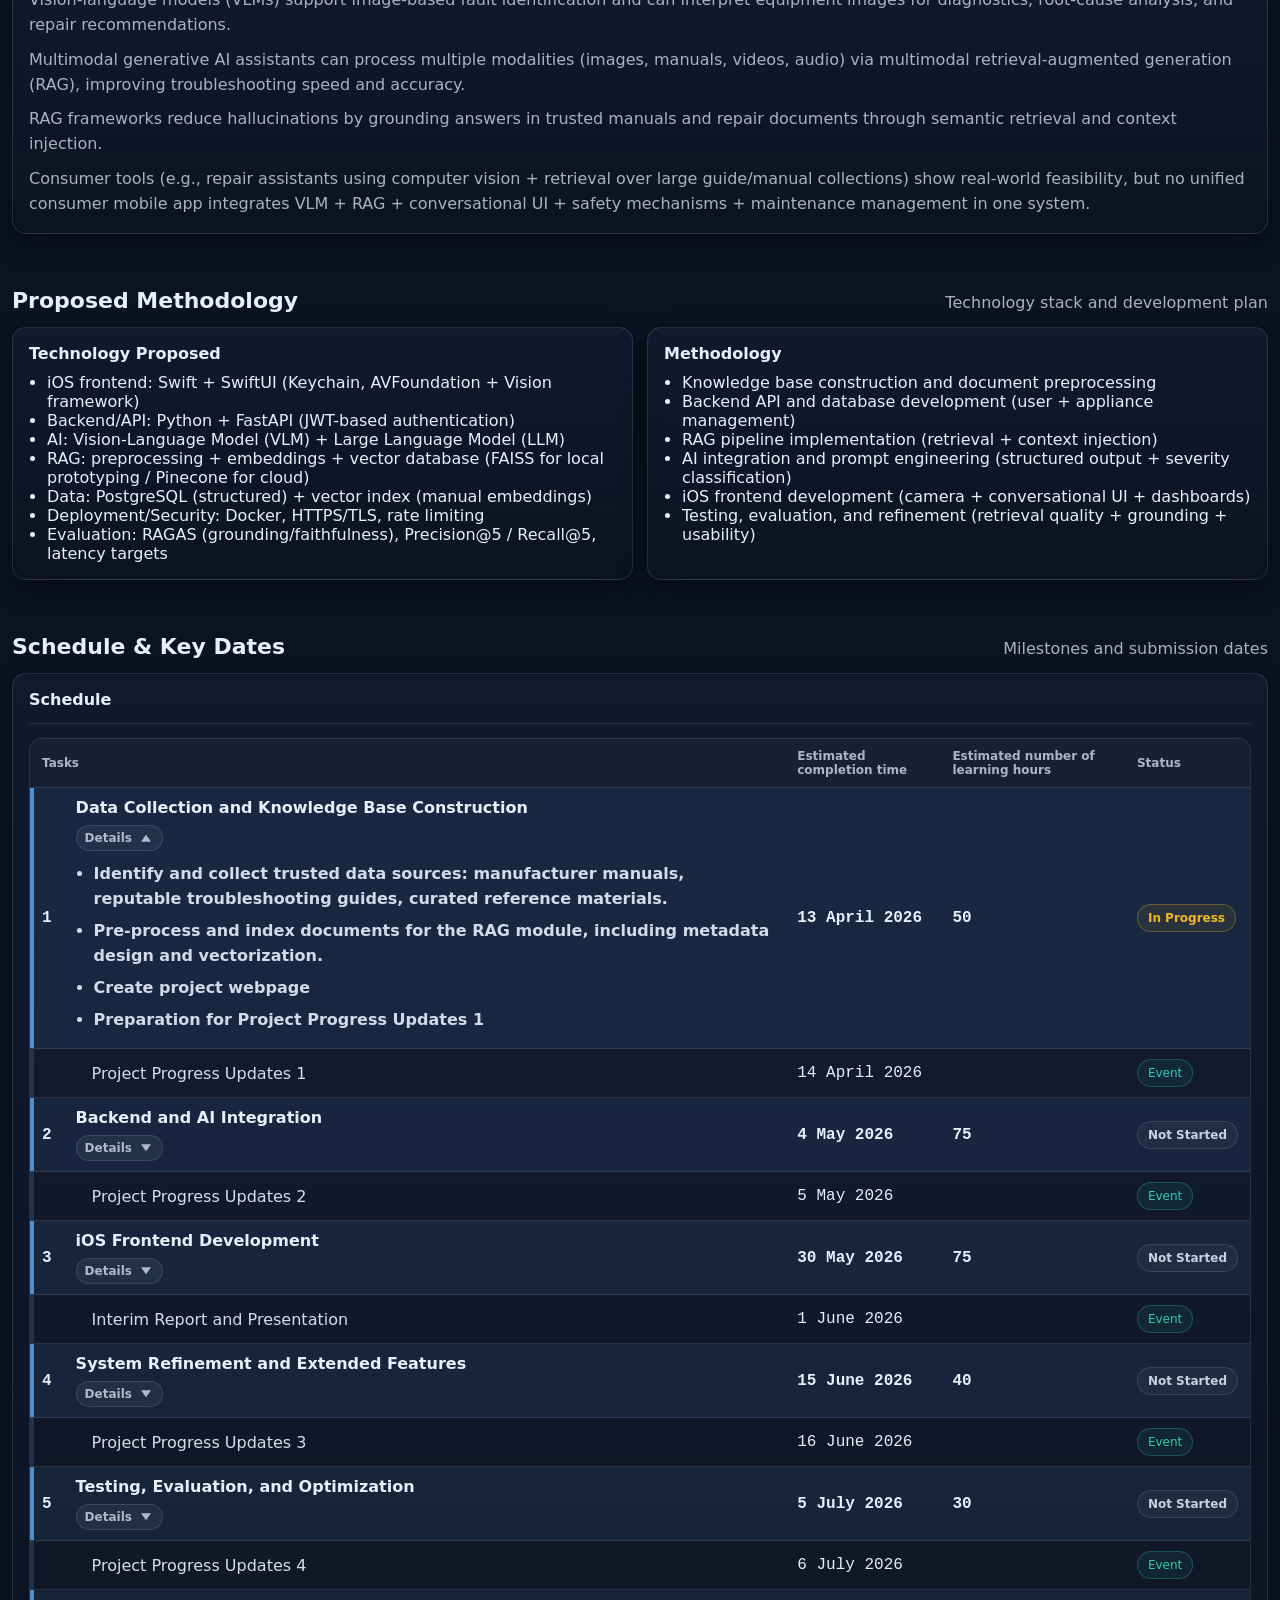
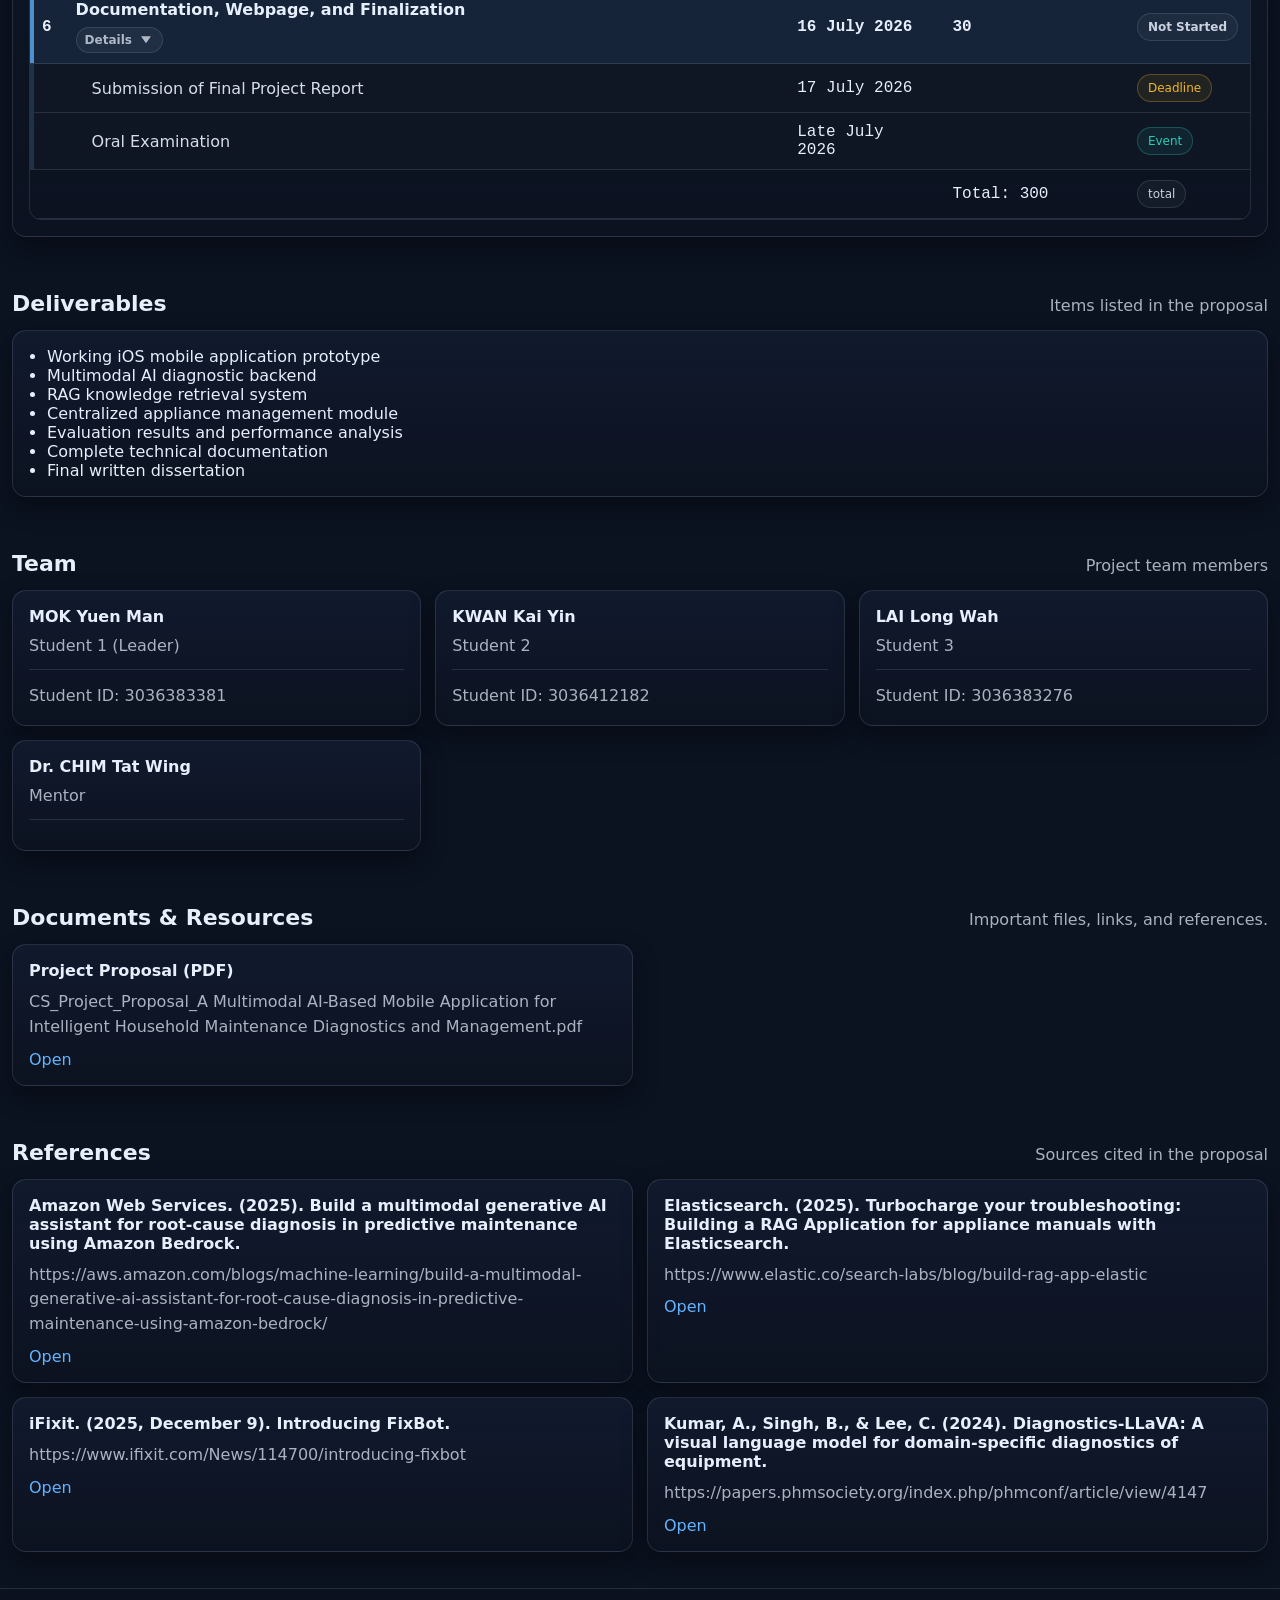
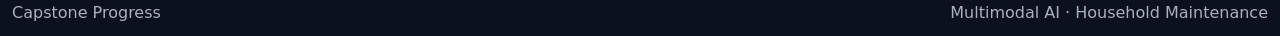
==== commit f416f988: "New-badge Added "new-badge" for all update 1 links  Co-Authored-By: kwankai <2605704+kwankai@users.n" ====
--- a/capstone-progress-site/index.html
+++ b/capstone-progress-site/index.html
@@ -19,7 +19,7 @@
           <a href="#literature">Literature</a>
           <a href="#methodology">Methodology</a>
           <a href="#schedule">Schedule</a>
-          <a href="./pages/update-1.html">Update 1</a>
+          <a href="./pages/update-1.html">Update 1 <span class="new-badge">New</span></a>
           <a href="#deliverables-section">Deliverables</a>
           <a href="#team">Team</a>
           <a href="#documents">Documents</a>
@@ -92,7 +92,7 @@
                       <path d="M7 8h10"></path>
                       <path d="M7 16h10"></path>
                       <path d="M5 12h14"></path></svg></span
-                  ><span>Progress Update 1</span></a
+                  ><span>Progress Update 1</span><span class="new-badge">New</span></a
                 >
                 <a class="quick-link" href="#deliverables-section"
                   ><span class="icon" aria-hidden="true"
--- a/capstone-progress-site/styles.css
+++ b/capstone-progress-site/styles.css
@@ -49,6 +49,40 @@
   }
 }
 
+@keyframes imgPulse {
+  0%, 100% {
+    box-shadow: 0 0 0 0 rgba(99, 179, 255, 0);
+  }
+  50% {
+    box-shadow: 0 0 0 6px rgba(99, 179, 255, 0.22);
+  }
+}
+
+@keyframes badgeBounce {
+  0%, 100% {
+    background: var(--warn);
+    color: #1a1206;
+  }
+  50% {
+    background: var(--accent);
+    color: #0a1020;
+  }
+}
+
+.new-badge {
+  display: inline-block;
+  font-size: 9px;
+  font-weight: 700;
+  letter-spacing: 0.5px;
+  text-transform: uppercase;
+  padding: 2px 6px;
+  border-radius: 999px;
+  background: var(--warn);
+  color: #1a1206;
+  line-height: 1.4;
+  animation: badgeBounce 2s ease-in-out infinite;
+}
+
 a {
   color: inherit;
   text-decoration: none;
@@ -1116,6 +1150,10 @@
   background: rgba(231, 238, 252, 0.02);
 }
 
+#demoFlowImg {
+  animation: imgPulse 2.6s ease-in-out infinite;
+}
+
 .media-caption {
   margin-top: 10px;
   font-size: 12px;
